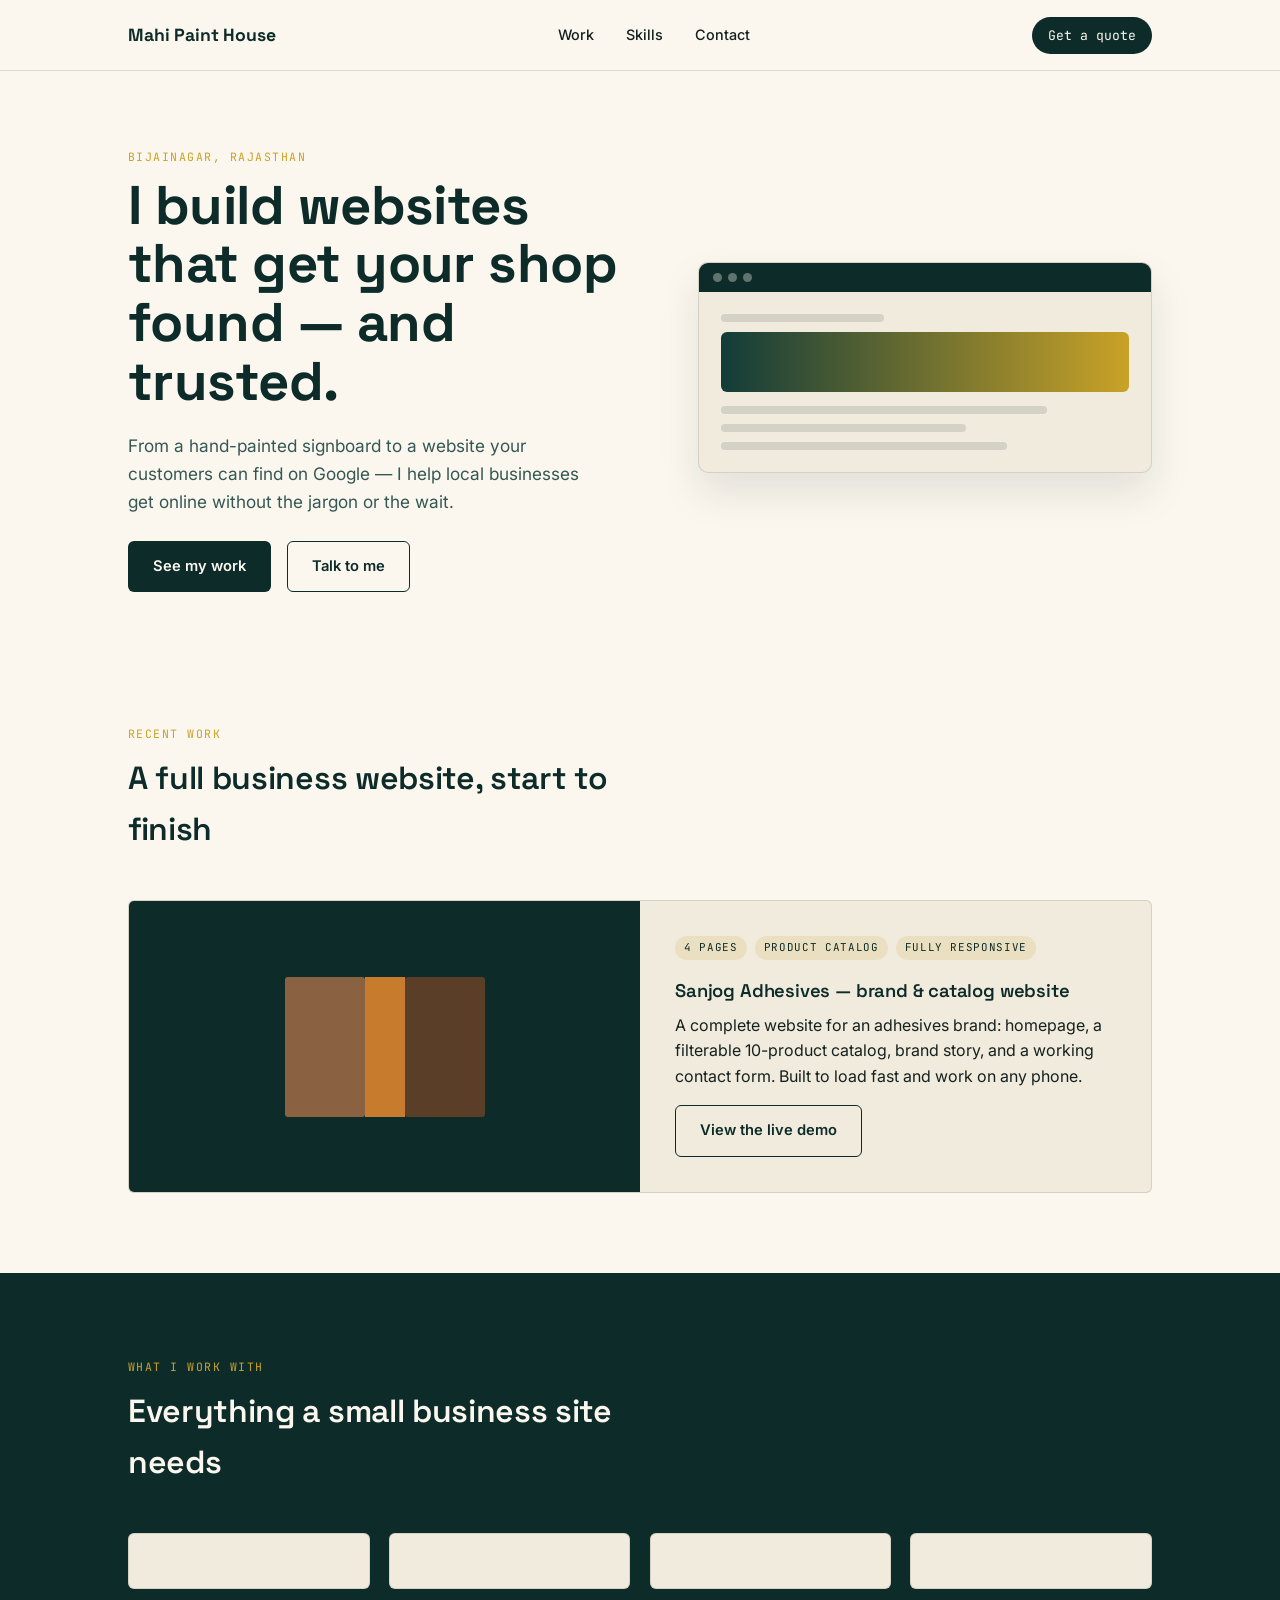
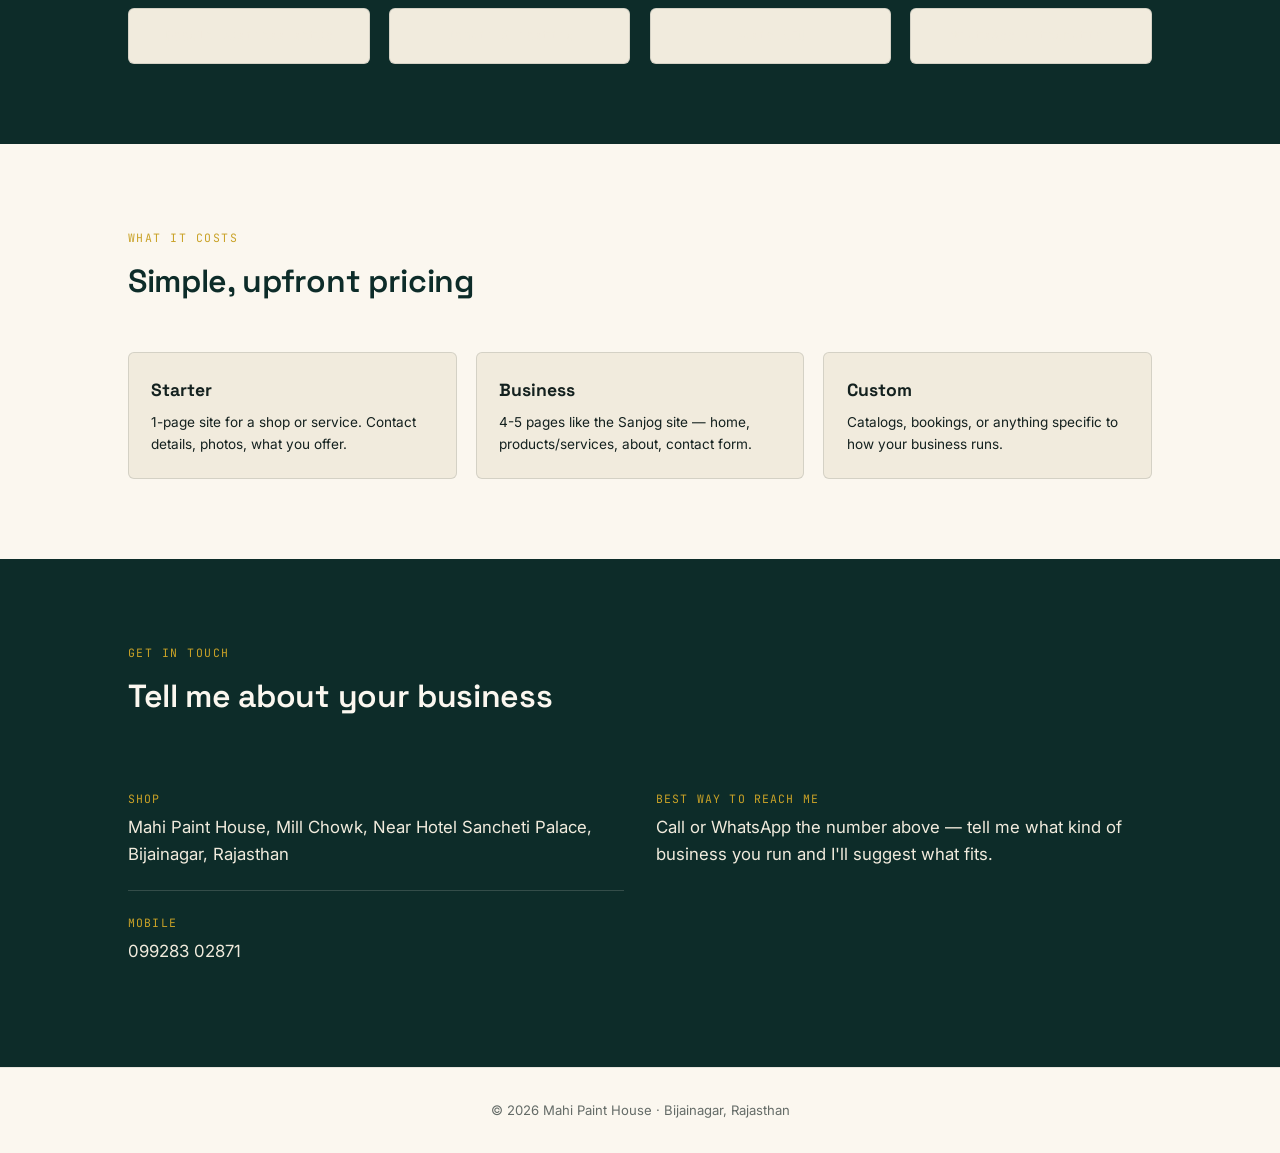
==== index.html @ 688cd6be "Add files via upload" ====
<!DOCTYPE html>
<html lang="en">
<head>
<meta charset="UTF-8">
<meta name="viewport" content="width=device-width, initial-scale=1.0">
<title>Mahi Paint House — Websites for Local Businesses</title>
<link rel="stylesheet" href="style.css">
</head>
<body>

<nav class="site-nav">
  <div class="container">
    <span class="brand">Mahi Paint House</span>
    <div class="nav-links">
      <a href="#work">Work</a>
      <a href="#skills">Skills</a>
      <a href="#contact">Contact</a>
    </div>
    <a href="#contact" class="nav-cta">Get a quote</a>
  </div>
</nav>

<header class="hero">
  <div class="container hero-inner">
    <div class="hero-copy">
      <span class="eyebrow">Bijainagar, Rajasthan</span>
      <h1>I build websites that get your shop found — and trusted.</h1>
      <p class="hero-sub">From a hand-painted signboard to a website your customers can find on Google — I help local businesses get online without the jargon or the wait.</p>
      <div class="hero-actions">
        <a href="#work" class="btn btn-primary">See my work</a>
        <a href="#contact" class="btn btn-ghost">Talk to me</a>
      </div>
    </div>
    <div class="hero-visual" aria-hidden="true">
      <div class="browser-mock">
        <div class="browser-bar"><span></span><span></span><span></span></div>
        <div class="browser-screen">
          <div class="sketch-line" style="width:40%;"></div>
          <div class="sketch-block build-fill"></div>
          <div class="sketch-line" style="width:80%;"></div>
          <div class="sketch-line" style="width:60%;"></div>
          <div class="sketch-line" style="width:70%; margin-bottom:0;"></div>
        </div>
      </div>
    </div>
  </div>
</header>

<section id="work" class="work">
  <div class="container">
    <div class="section-head">
      <span class="eyebrow">Recent work</span>
      <h2>A full business website, start to finish</h2>
    </div>
    <div class="work-card reveal">
      <div class="work-visual">
        <svg width="220" height="180" viewBox="0 0 220 180" xmlns="http://www.w3.org/2000/svg">
          <rect x="10" y="20" width="80" height="140" rx="3" fill="#8A6242"/>
          <rect x="130" y="20" width="80" height="140" rx="3" fill="#5A3E27"/>
          <rect x="90" y="20" width="40" height="140" fill="#C77B2C"/>
        </svg>
      </div>
      <div class="work-copy">
        <div class="work-tags">
          <span class="work-tag">4 pages</span>
          <span class="work-tag">Product catalog</span>
          <span class="work-tag">Fully responsive</span>
        </div>
        <h3>Sanjog Adhesives — brand &amp; catalog website</h3>
        <p>A complete website for an adhesives brand: homepage, a filterable 10-product catalog, brand story, and a working contact form. Built to load fast and work on any phone.</p>
        <a href="../sanjog-adhesives-website/index.html" class="btn btn-ghost">View the live demo</a>
      </div>
    </div>
  </div>
</section>

<section id="skills" class="section-dark skills">
  <div class="container">
    <div class="section-head">
      <span class="eyebrow">What I work with</span>
      <h2>Everything a small business site needs</h2>
    </div>
    <div class="skills-grid">
      <div class="skill-pill">HTML / CSS / JS</div>
      <div class="skill-pill">Responsive design</div>
      <div class="skill-pill">Product catalogs</div>
      <div class="skill-pill">Contact forms</div>
      <div class="skill-pill">Google Business setup</div>
      <div class="skill-pill">Domain &amp; hosting</div>
      <div class="skill-pill">Basic SEO</div>
      <div class="skill-pill">WhatsApp integration</div>
    </div>
  </div>
</section>

<section class="offer">
  <div class="container">
    <div class="section-head">
      <span class="eyebrow">What it costs</span>
      <h2>Simple, upfront pricing</h2>
    </div>
    <div class="skills-grid" style="grid-template-columns: repeat(3,1fr);">
      <div class="skill-pill" style="text-align:left; padding:1.4rem;">
        <strong style="font-family:var(--display); font-size:1.1rem;">Starter</strong>
        <p style="margin:0.6em 0 0; font-family:var(--body);">1-page site for a shop or service. Contact details, photos, what you offer.</p>
      </div>
      <div class="skill-pill" style="text-align:left; padding:1.4rem;">
        <strong style="font-family:var(--display); font-size:1.1rem;">Business</strong>
        <p style="margin:0.6em 0 0; font-family:var(--body);">4-5 pages like the Sanjog site — home, products/services, about, contact form.</p>
      </div>
      <div class="skill-pill" style="text-align:left; padding:1.4rem;">
        <strong style="font-family:var(--display); font-size:1.1rem;">Custom</strong>
        <p style="margin:0.6em 0 0; font-family:var(--body);">Catalogs, bookings, or anything specific to how your business runs.</p>
      </div>
    </div>
  </div>
</section>

<section id="contact" class="section-dark contact">
  <div class="container">
    <div class="section-head">
      <span class="eyebrow">Get in touch</span>
      <h2>Tell me about your business</h2>
    </div>
    <div class="contact-grid">
      <div>
        <div class="contact-item">
          <span class="label">Shop</span>
          <span class="value">Mahi Paint House, Mill Chowk, Near Hotel Sancheti Palace, Bijainagar, Rajasthan</span>
        </div>
        <div class="contact-item">
          <span class="label">Mobile</span>
          <span class="value">099283 02871</span>
        </div>
      </div>
      <div>
        <div class="contact-item">
          <span class="label">Best way to reach me</span>
          <span class="value">Call or WhatsApp the number above — tell me what kind of business you run and I'll suggest what fits.</span>
        </div>
      </div>
    </div>
  </div>
</section>

<footer class="site-footer">
  <div class="container">© 2026 Mahi Paint House · Bijainagar, Rajasthan</div>
</footer>

<script src="script.js"></script>
</body>
</html>
---- style.css ----
@import url('https://fonts.googleapis.com/css2?family=Space+Grotesk:wght@500;600;700&family=Inter:wght@400;500;600&family=JetBrains+Mono:wght@400;500&display=swap');

:root {
  --ink: #14211F;
  --cream: #FBF7EF;
  --panel: #F1EBDD;
  --teal: #123C39;
  --teal-dim: #0D2C29;
  --gold: #C9A227;
  --line: rgba(20, 33, 31, 0.13);

  --display: 'Space Grotesk', sans-serif;
  --body: 'Inter', sans-serif;
  --mono: 'JetBrains Mono', monospace;
  --radius: 6px;
  --max-w: 1080px;
}

* { box-sizing: border-box; }
html { scroll-behavior: smooth; }
@media (prefers-reduced-motion: reduce) {
  html { scroll-behavior: auto; }
  * { animation-duration: 0.001ms !important; transition-duration: 0.001ms !important; }
}

body {
  margin: 0;
  background: var(--cream);
  color: var(--ink);
  font-family: var(--body);
  line-height: 1.6;
  -webkit-font-smoothing: antialiased;
}

a { color: inherit; text-decoration: none; }
img, svg { display: block; max-width: 100%; }

h1, h2, h3 {
  font-family: var(--display);
  color: var(--teal-dim);
  margin: 0 0 0.4em;
  letter-spacing: -0.01em;
}
h1 { font-size: clamp(2.2rem, 5vw, 3.4rem); font-weight: 700; line-height: 1.08; }
h2 { font-size: clamp(1.5rem, 3vw, 2rem); font-weight: 600; }
h3 { font-size: 1.15rem; font-weight: 600; }
p { margin: 0 0 1em; }

.eyebrow {
  font-family: var(--mono);
  font-size: 0.72rem;
  letter-spacing: 0.13em;
  text-transform: uppercase;
  color: var(--gold);
  display: inline-block;
  margin-bottom: 0.8em;
}

.container { max-width: var(--max-w); margin: 0 auto; padding: 0 28px; }
section { padding: 5rem 0; }

/* Nav */
.site-nav {
  position: sticky; top: 0; z-index: 50;
  background: rgba(251, 247, 239, 0.9);
  backdrop-filter: blur(6px);
  border-bottom: 1px solid var(--line);
}
.site-nav .container { display: flex; align-items: center; justify-content: space-between; height: 70px; }
.brand { font-family: var(--display); font-weight: 700; font-size: 1.1rem; color: var(--teal-dim); }
.nav-links { display: flex; gap: 2rem; font-size: 0.9rem; font-weight: 500; }
.nav-links a:hover { color: var(--teal); }
.nav-cta { font-family: var(--mono); font-size: 0.82rem; padding: 8px 16px; border-radius: 100px; background: var(--teal-dim); color: var(--cream); }
.nav-cta:hover { background: var(--gold); color: var(--teal-dim); }

/* Hero */
.hero { padding: 4.5rem 0 3rem; }
.hero-inner { display: grid; grid-template-columns: 1.15fr 1fr; gap: 3rem; align-items: center; }
.hero-sub { font-size: 1.08rem; max-width: 460px; color: var(--teal); opacity: 0.85; }
.hero-actions { display: flex; gap: 1rem; margin-top: 1.6rem; flex-wrap: wrap; }
@media (max-width: 900px) { .hero-inner { grid-template-columns: 1fr; } }

.btn {
  display: inline-flex; align-items: center; gap: 8px;
  font-family: var(--body); font-weight: 600; font-size: 0.92rem;
  padding: 13px 24px; border-radius: var(--radius); border: 1px solid transparent;
  cursor: pointer; transition: transform 0.15s ease, background 0.15s ease;
}
.btn:hover { transform: translateY(-1px); }
.btn-primary { background: var(--teal-dim); color: var(--cream); }
.btn-primary:hover { background: var(--gold); color: var(--teal-dim); }
.btn-ghost { background: transparent; border-color: var(--teal-dim); color: var(--teal-dim); }
.btn-ghost:hover { background: var(--teal-dim); color: var(--cream); }

/* Browser mockup signature */
.browser-mock {
  background: var(--panel);
  border: 1px solid var(--line);
  border-radius: 10px;
  overflow: hidden;
  box-shadow: 0 20px 40px rgba(20,33,31,0.1);
}
.browser-bar { display: flex; gap: 6px; padding: 10px 14px; background: var(--teal-dim); }
.browser-bar span { width: 9px; height: 9px; border-radius: 50%; background: rgba(251,247,239,0.35); }
.browser-screen { padding: 22px; }
.sketch-line { height: 8px; border-radius: 4px; background: var(--line); margin-bottom: 10px; }
.sketch-block { height: 60px; border-radius: 6px; background: var(--line); margin-bottom: 14px; }
.build-fill { animation: fillIn 1.8s ease forwards; }
@keyframes fillIn {
  0% { background: var(--line); }
  100% { background: linear-gradient(90deg, var(--teal) 0%, var(--gold) 100%); }
}

.section-head { max-width: 560px; margin-bottom: 2.8rem; }

/* Work section */
.work-card {
  background: var(--panel);
  border: 1px solid var(--line);
  border-radius: var(--radius);
  padding: 0;
  overflow: hidden;
  display: grid;
  grid-template-columns: 1fr 1fr;
}
.work-card .work-visual { background: var(--teal-dim); padding: 2.5rem; display: flex; align-items: center; justify-content: center; }
.work-card .work-copy { padding: 2.2rem; }
.work-tags { display: flex; gap: 0.5rem; margin-bottom: 1rem; flex-wrap: wrap; }
.work-tag { font-family: var(--mono); font-size: 0.68rem; text-transform: uppercase; letter-spacing: 0.06em; padding: 3px 9px; border-radius: 100px; background: rgba(201,162,39,0.16); color: var(--teal-dim); }
@media (max-width: 780px) { .work-card { grid-template-columns: 1fr; } }

/* Skills */
.skills-grid { display: grid; grid-template-columns: repeat(4, 1fr); gap: 1.2rem; }
.skill-pill { background: var(--panel); border: 1px solid var(--line); border-radius: var(--radius); padding: 1rem 1.2rem; text-align: center; font-family: var(--mono); font-size: 0.85rem; }
@media (max-width: 780px) { .skills-grid { grid-template-columns: repeat(2, 1fr); } }

/* Section variants */
.section-dark { background: var(--teal-dim); color: var(--panel); }
.section-dark h2 { color: var(--cream); }
.section-dark .eyebrow { color: var(--gold); }

/* Contact */
.contact-grid { display: grid; grid-template-columns: 1fr 1fr; gap: 2rem; }
.contact-item { padding: 1.4rem 0; border-top: 1px solid rgba(251,247,239,0.16); }
.contact-item:first-child { border-top: none; }
.contact-item .label { font-family: var(--mono); font-size: 0.72rem; text-transform: uppercase; letter-spacing: 0.1em; color: var(--gold); display: block; margin-bottom: 6px; }
.contact-item .value { font-size: 1.05rem; }
@media (max-width: 780px) { .contact-grid { grid-template-columns: 1fr; } }

/* Footer */
.site-footer { padding: 2rem 0; border-top: 1px solid var(--line); font-size: 0.82rem; opacity: 0.65; text-align: center; }

.reveal { opacity: 0; transform: translateY(14px); transition: opacity 0.5s ease, transform 0.5s ease; }
.reveal.in-view { opacity: 1; transform: translateY(0); }
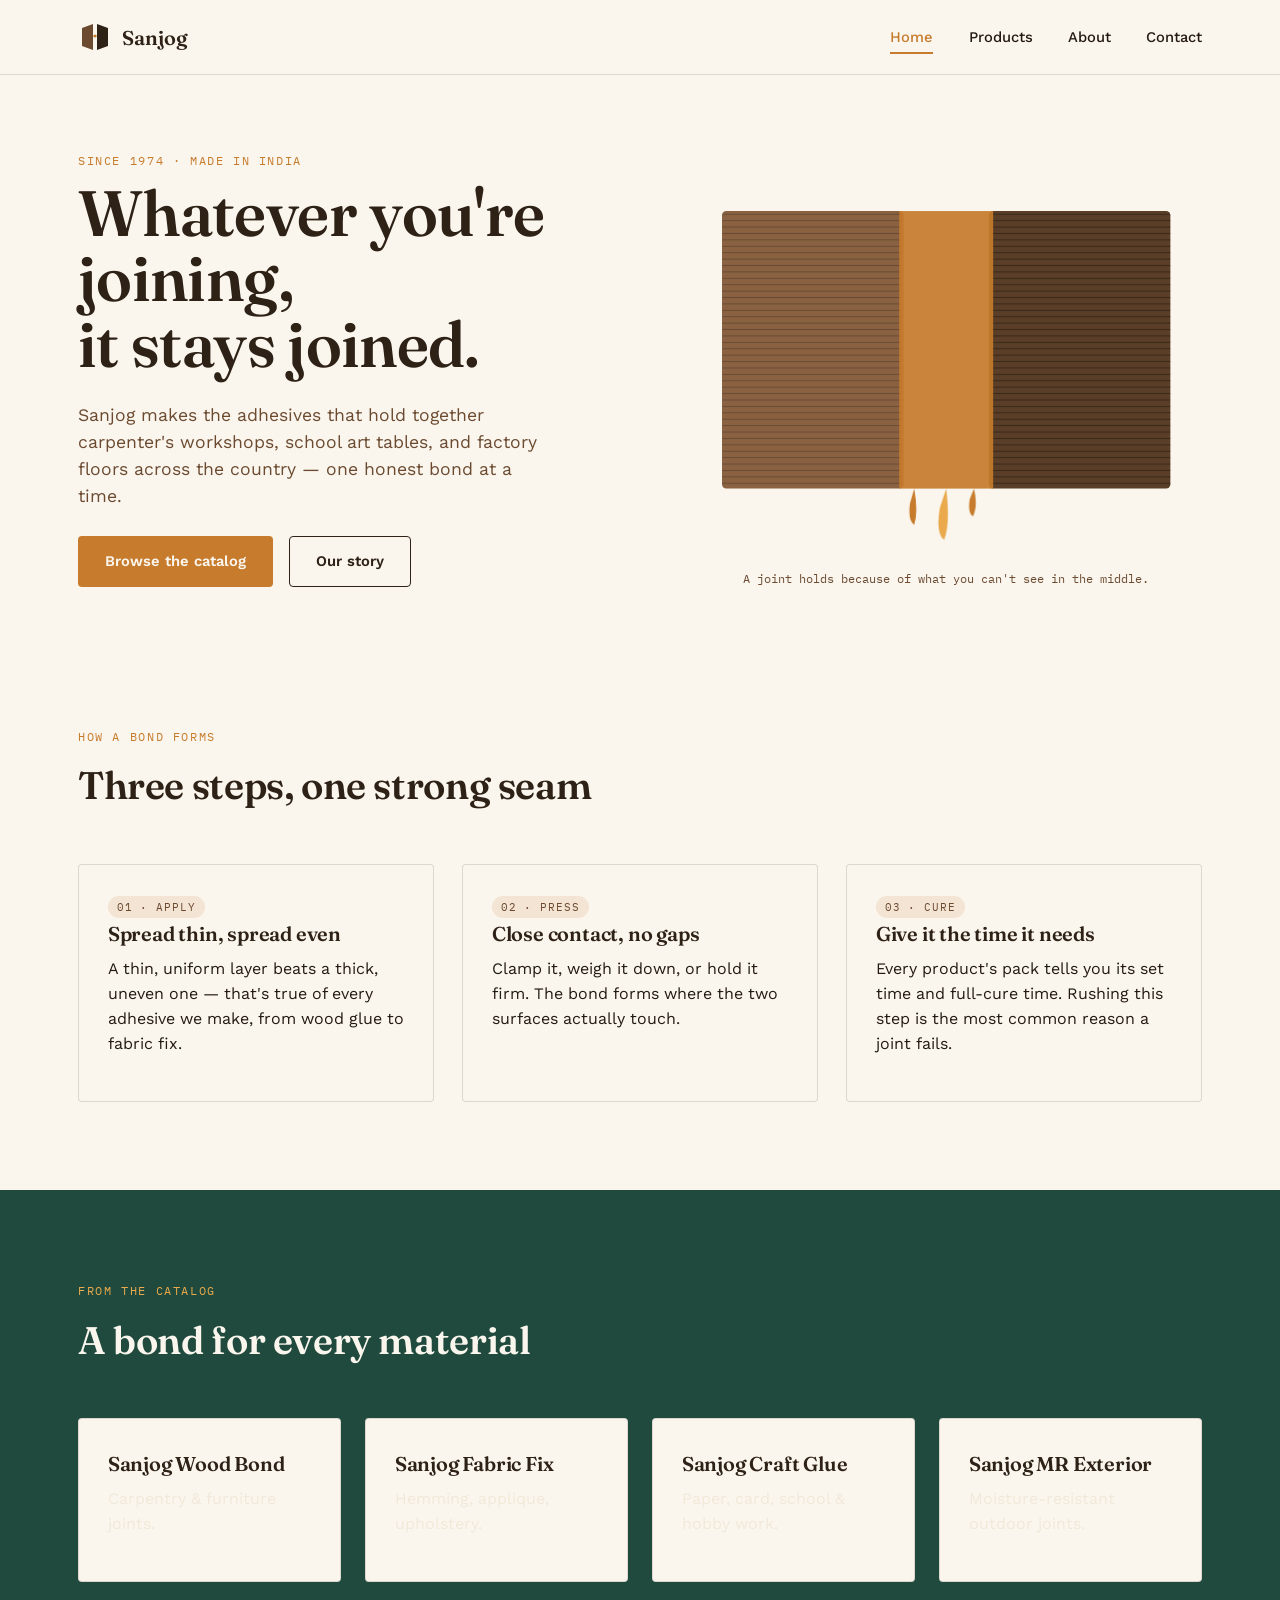
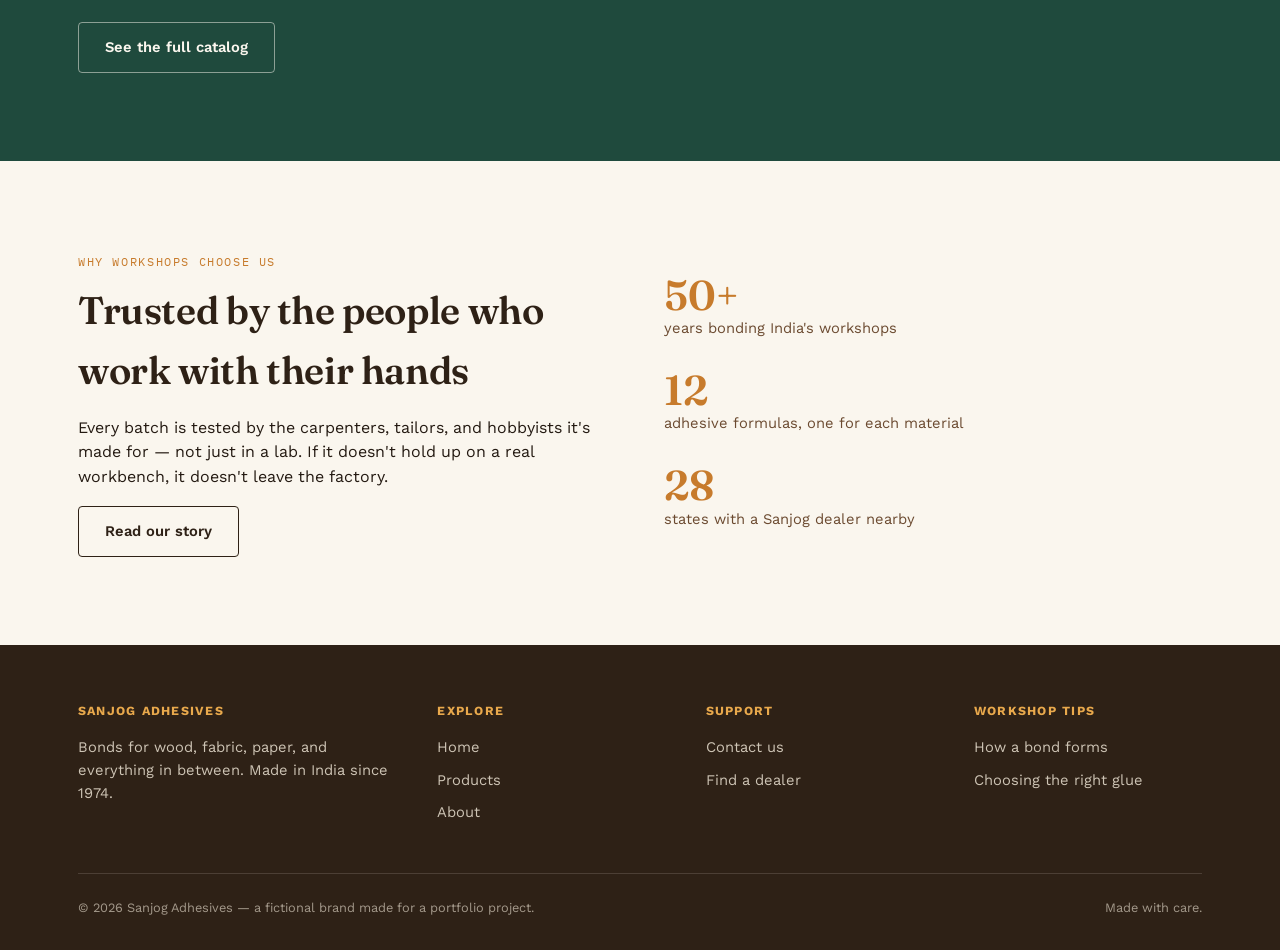
==== commit c871072e: "Add files via upload" ====
--- a/index.html
+++ b/index.html
@@ -3,149 +3,198 @@
 <head>
 <meta charset="UTF-8">
 <meta name="viewport" content="width=device-width, initial-scale=1.0">
-<title>Mahi Paint House — Websites for Local Businesses</title>
+<title>Sanjog Adhesives — Bonds Built to Last</title>
 <link rel="stylesheet" href="style.css">
 </head>
 <body>
 
 <nav class="site-nav">
   <div class="container">
-    <span class="brand">Mahi Paint House</span>
+    <a href="index.html" class="brand">
+      <svg class="mark" viewBox="0 0 34 34" fill="none" xmlns="http://www.w3.org/2000/svg">
+        <path d="M4 8 L15 4 L15 30 L4 26 Z" fill="#6B4A30"/>
+        <path d="M30 8 L19 4 L19 30 L30 26 Z" fill="#2E2116"/>
+        <path d="M15 16 Q17 13 19 16 Q17 19 15 16 Z" fill="#C77B2C"/>
+      </svg>
+      Sanjog
+    </a>
     <div class="nav-links">
-      <a href="#work">Work</a>
-      <a href="#skills">Skills</a>
-      <a href="#contact">Contact</a>
-    </div>
-    <a href="#contact" class="nav-cta">Get a quote</a>
+      <a href="index.html" class="active">Home</a>
+      <a href="products.html">Products</a>
+      <a href="about.html">About</a>
+      <a href="contact.html">Contact</a>
+    </div>
+    <button class="nav-toggle" aria-label="Menu"><span></span><span></span><span></span></button>
   </div>
 </nav>
 
+<!-- HERO -->
 <header class="hero">
   <div class="container hero-inner">
     <div class="hero-copy">
-      <span class="eyebrow">Bijainagar, Rajasthan</span>
-      <h1>I build websites that get your shop found — and trusted.</h1>
-      <p class="hero-sub">From a hand-painted signboard to a website your customers can find on Google — I help local businesses get online without the jargon or the wait.</p>
+      <span class="eyebrow">Since 1974 · Made in India</span>
+      <h1>Whatever you're joining,<br>it stays joined.</h1>
+      <p class="hero-sub">Sanjog makes the adhesives that hold together carpenter's workshops, school art tables, and factory floors across the country — one honest bond at a time.</p>
       <div class="hero-actions">
-        <a href="#work" class="btn btn-primary">See my work</a>
-        <a href="#contact" class="btn btn-ghost">Talk to me</a>
+        <a href="products.html" class="btn btn-primary">Browse the catalog</a>
+        <a href="about.html" class="btn btn-ghost">Our story</a>
       </div>
     </div>
     <div class="hero-visual" aria-hidden="true">
-      <div class="browser-mock">
-        <div class="browser-bar"><span></span><span></span><span></span></div>
-        <div class="browser-screen">
-          <div class="sketch-line" style="width:40%;"></div>
-          <div class="sketch-block build-fill"></div>
-          <div class="sketch-line" style="width:80%;"></div>
-          <div class="sketch-line" style="width:60%;"></div>
-          <div class="sketch-line" style="width:70%; margin-bottom:0;"></div>
-        </div>
-      </div>
+      <svg viewBox="0 0 480 380" xmlns="http://www.w3.org/2000/svg">
+        <rect x="30" y="60" width="170" height="260" rx="4" fill="#8A6242"/>
+        <rect x="30" y="60" width="170" height="260" rx="4" fill="url(#grain1)" opacity="0.35"/>
+        <rect x="280" y="60" width="170" height="260" rx="4" fill="#5A3E27"/>
+        <rect x="280" y="60" width="170" height="260" rx="4" fill="url(#grain2)" opacity="0.35"/>
+        <g class="bond-seam">
+          <rect x="196" y="60" width="88" height="260" fill="#C77B2C" opacity="0.92"/>
+          <path class="drip drip-1" d="M210 320 q4 22 0 34 q-6 -4 -4 -20 z" fill="#C77B2C"/>
+          <path class="drip drip-2" d="M240 320 q4 34 -2 48 q-8 -6 -4 -30 z" fill="#E9A94C"/>
+          <path class="drip drip-3" d="M266 320 q4 16 -1 26 q-5 -3 -3 -16 z" fill="#C77B2C"/>
+        </g>
+        <defs>
+          <pattern id="grain1" width="20" height="6" patternUnits="userSpaceOnUse">
+            <path d="M0 3 H20" stroke="#2E2116" stroke-width="1"/>
+          </pattern>
+          <pattern id="grain2" width="20" height="6" patternUnits="userSpaceOnUse">
+            <path d="M0 3 H20" stroke="#000" stroke-width="1"/>
+          </pattern>
+        </defs>
+      </svg>
+      <span class="visual-caption">A joint holds because of what you can't see in the middle.</span>
     </div>
   </div>
 </header>
 
-<section id="work" class="work">
+<!-- PROCESS -->
+<section class="process">
   <div class="container">
     <div class="section-head">
-      <span class="eyebrow">Recent work</span>
-      <h2>A full business website, start to finish</h2>
-    </div>
-    <div class="work-card reveal">
-      <div class="work-visual">
-        <svg width="220" height="180" viewBox="0 0 220 180" xmlns="http://www.w3.org/2000/svg">
-          <rect x="10" y="20" width="80" height="140" rx="3" fill="#8A6242"/>
-          <rect x="130" y="20" width="80" height="140" rx="3" fill="#5A3E27"/>
-          <rect x="90" y="20" width="40" height="140" fill="#C77B2C"/>
-        </svg>
-      </div>
-      <div class="work-copy">
-        <div class="work-tags">
-          <span class="work-tag">4 pages</span>
-          <span class="work-tag">Product catalog</span>
-          <span class="work-tag">Fully responsive</span>
-        </div>
-        <h3>Sanjog Adhesives — brand &amp; catalog website</h3>
-        <p>A complete website for an adhesives brand: homepage, a filterable 10-product catalog, brand story, and a working contact form. Built to load fast and work on any phone.</p>
-        <a href="../sanjog-adhesives-website/index.html" class="btn btn-ghost">View the live demo</a>
+      <span class="eyebrow">How a bond forms</span>
+      <h2>Three steps, one strong seam</h2>
+    </div>
+    <div class="grid-3">
+      <div class="card reveal">
+        <span class="tag">01 · Apply</span>
+        <h3>Spread thin, spread even</h3>
+        <p>A thin, uniform layer beats a thick, uneven one — that's true of every adhesive we make, from wood glue to fabric fix.</p>
+      </div>
+      <div class="card reveal">
+        <span class="tag">02 · Press</span>
+        <h3>Close contact, no gaps</h3>
+        <p>Clamp it, weigh it down, or hold it firm. The bond forms where the two surfaces actually touch.</p>
+      </div>
+      <div class="card reveal">
+        <span class="tag">03 · Cure</span>
+        <h3>Give it the time it needs</h3>
+        <p>Every product's pack tells you its set time and full-cure time. Rushing this step is the most common reason a joint fails.</p>
       </div>
     </div>
   </div>
 </section>
 
-<section id="skills" class="section-dark skills">
+<!-- FEATURED PRODUCTS -->
+<section class="section-forest featured">
   <div class="container">
     <div class="section-head">
-      <span class="eyebrow">What I work with</span>
-      <h2>Everything a small business site needs</h2>
-    </div>
-    <div class="skills-grid">
-      <div class="skill-pill">HTML / CSS / JS</div>
-      <div class="skill-pill">Responsive design</div>
-      <div class="skill-pill">Product catalogs</div>
-      <div class="skill-pill">Contact forms</div>
-      <div class="skill-pill">Google Business setup</div>
-      <div class="skill-pill">Domain &amp; hosting</div>
-      <div class="skill-pill">Basic SEO</div>
-      <div class="skill-pill">WhatsApp integration</div>
+      <span class="eyebrow" style="color:#E9A94C">From the catalog</span>
+      <h2>A bond for every material</h2>
+    </div>
+    <div class="grid-4">
+      <div class="card reveal">
+        <h3>Sanjog Wood Bond</h3>
+        <p>Carpentry &amp; furniture joints.</p>
+      </div>
+      <div class="card reveal">
+        <h3>Sanjog Fabric Fix</h3>
+        <p>Hemming, applique, upholstery.</p>
+      </div>
+      <div class="card reveal">
+        <h3>Sanjog Craft Glue</h3>
+        <p>Paper, card, school &amp; hobby work.</p>
+      </div>
+      <div class="card reveal">
+        <h3>Sanjog MR Exterior</h3>
+        <p>Moisture-resistant outdoor joints.</p>
+      </div>
+    </div>
+    <div style="margin-top:2.5rem;">
+      <a href="products.html" class="btn btn-outline-light">See the full catalog</a>
     </div>
   </div>
 </section>
 
-<section class="offer">
-  <div class="container">
-    <div class="section-head">
-      <span class="eyebrow">What it costs</span>
-      <h2>Simple, upfront pricing</h2>
-    </div>
-    <div class="skills-grid" style="grid-template-columns: repeat(3,1fr);">
-      <div class="skill-pill" style="text-align:left; padding:1.4rem;">
-        <strong style="font-family:var(--display); font-size:1.1rem;">Starter</strong>
-        <p style="margin:0.6em 0 0; font-family:var(--body);">1-page site for a shop or service. Contact details, photos, what you offer.</p>
-      </div>
-      <div class="skill-pill" style="text-align:left; padding:1.4rem;">
-        <strong style="font-family:var(--display); font-size:1.1rem;">Business</strong>
-        <p style="margin:0.6em 0 0; font-family:var(--body);">4-5 pages like the Sanjog site — home, products/services, about, contact form.</p>
-      </div>
-      <div class="skill-pill" style="text-align:left; padding:1.4rem;">
-        <strong style="font-family:var(--display); font-size:1.1rem;">Custom</strong>
-        <p style="margin:0.6em 0 0; font-family:var(--body);">Catalogs, bookings, or anything specific to how your business runs.</p>
-      </div>
+<!-- WHY -->
+<section class="why">
+  <div class="container grid-2">
+    <div>
+      <span class="eyebrow">Why workshops choose us</span>
+      <h2>Trusted by the people who work with their hands</h2>
+      <p>Every batch is tested by the carpenters, tailors, and hobbyists it's made for — not just in a lab. If it doesn't hold up on a real workbench, it doesn't leave the factory.</p>
+      <a href="about.html" class="btn btn-ghost">Read our story</a>
+    </div>
+    <div class="stat-block">
+      <div class="stat"><span class="stat-num">50+</span><span class="stat-label">years bonding India's workshops</span></div>
+      <div class="stat"><span class="stat-num">12</span><span class="stat-label">adhesive formulas, one for each material</span></div>
+      <div class="stat"><span class="stat-num">28</span><span class="stat-label">states with a Sanjog dealer nearby</span></div>
     </div>
   </div>
 </section>
 
-<section id="contact" class="section-dark contact">
-  <div class="container">
-    <div class="section-head">
-      <span class="eyebrow">Get in touch</span>
-      <h2>Tell me about your business</h2>
-    </div>
-    <div class="contact-grid">
-      <div>
-        <div class="contact-item">
-          <span class="label">Shop</span>
-          <span class="value">Mahi Paint House, Mill Chowk, Near Hotel Sancheti Palace, Bijainagar, Rajasthan</span>
-        </div>
-        <div class="contact-item">
-          <span class="label">Mobile</span>
-          <span class="value">099283 02871</span>
-        </div>
-      </div>
-      <div>
-        <div class="contact-item">
-          <span class="label">Best way to reach me</span>
-          <span class="value">Call or WhatsApp the number above — tell me what kind of business you run and I'll suggest what fits.</span>
-        </div>
-      </div>
-    </div>
-  </div>
-</section>
-
 <footer class="site-footer">
-  <div class="container">© 2026 Mahi Paint House · Bijainagar, Rajasthan</div>
+  <div class="container">
+    <div class="footer-grid">
+      <div>
+        <h4>Sanjog Adhesives</h4>
+        <p>Bonds for wood, fabric, paper, and everything in between. Made in India since 1974.</p>
+      </div>
+      <div>
+        <h4>Explore</h4>
+        <a href="index.html">Home</a>
+        <a href="products.html">Products</a>
+        <a href="about.html">About</a>
+      </div>
+      <div>
+        <h4>Support</h4>
+        <a href="contact.html">Contact us</a>
+        <a href="contact.html">Find a dealer</a>
+      </div>
+      <div>
+        <h4>Workshop tips</h4>
+        <a href="index.html">How a bond forms</a>
+        <a href="products.html">Choosing the right glue</a>
+      </div>
+    </div>
+    <div class="footer-bottom">
+      <span>© 2026 Sanjog Adhesives — a fictional brand made for a portfolio project.</span>
+      <span>Made with care.</span>
+    </div>
+  </div>
 </footer>
+
+<style>
+.hero { padding: 4.5rem 0 3rem; overflow: hidden; }
+.hero-inner { display: grid; grid-template-columns: 1.1fr 1fr; gap: 3rem; align-items: center; }
+.hero-sub { font-size: 1.1rem; max-width: 480px; color: var(--wood-mid); }
+.hero-actions { display: flex; gap: 1rem; margin-top: 1.6rem; flex-wrap: wrap; }
+.hero-visual { position: relative; }
+.visual-caption { display:block; margin-top: 1rem; font-family: var(--mono); font-size: 0.78rem; color: var(--wood-mid); text-align:center; }
+.bond-seam .drip { transform-origin: top center; animation: drip-grow 2.4s ease-out 0.6s both; }
+.drip-2 { animation-delay: 0.85s; }
+.drip-3 { animation-delay: 1.1s; }
+@keyframes drip-grow {
+  from { transform: scaleY(0); opacity: 0; }
+  to { transform: scaleY(1); opacity: 1; }
+}
+.stat-block { display: flex; flex-direction: column; gap: 1.8rem; }
+.stat-num { display: block; font-family: var(--display); font-size: 2.6rem; color: var(--amber); font-weight: 600; line-height: 1; }
+.stat-label { font-size: 0.92rem; color: var(--wood-mid); }
+.reveal { opacity: 0; transform: translateY(14px); transition: opacity 0.5s ease, transform 0.5s ease; }
+.reveal.in-view { opacity: 1; transform: translateY(0); }
+@media (max-width: 900px) {
+  .hero-inner { grid-template-columns: 1fr; }
+}
+</style>
 
 <script src="script.js"></script>
 </body>
--- a/style.css
+++ b/style.css
@@ -1,154 +1,304 @@
-@import url('https://fonts.googleapis.com/css2?family=Space+Grotesk:wght@500;600;700&family=Inter:wght@400;500;600&family=JetBrains+Mono:wght@400;500&display=swap');
+/* ============================================
+   SANJOG ADHESIVES — Design Tokens
+   Palette drawn from the material itself: raw
+   timber, amber resin, and the deep green of a
+   workshop signboard.
+   ============================================ */
+
+@import url('https://fonts.googleapis.com/css2?family=Fraunces:opsz,wght@9..144,400;9..144,500;9..144,600;9..144,700&family=Work+Sans:wght@400;500;600&family=IBM+Plex+Mono:wght@400;500&display=swap');
 
 :root {
-  --ink: #14211F;
-  --cream: #FBF7EF;
-  --panel: #F1EBDD;
-  --teal: #123C39;
-  --teal-dim: #0D2C29;
-  --gold: #C9A227;
-  --line: rgba(20, 33, 31, 0.13);
-
-  --display: 'Space Grotesk', sans-serif;
-  --body: 'Inter', sans-serif;
-  --mono: 'JetBrains Mono', monospace;
-  --radius: 6px;
-  --max-w: 1080px;
+  --paper: #FAF6EE;
+  --paper-dim: #F1E8D8;
+  --wood-dark: #2E2116;
+  --wood-mid: #6B4A30;
+  --amber: #C77B2C;
+  --amber-glow: #E9A94C;
+  --forest: #1F4A3D;
+  --forest-dim: #16352B;
+  --ink: #241A12;
+  --line: rgba(46, 33, 22, 0.14);
+
+  --display: 'Fraunces', serif;
+  --body: 'Work Sans', sans-serif;
+  --mono: 'IBM Plex Mono', monospace;
+
+  --radius: 4px;
+  --max-w: 1180px;
 }
 
 * { box-sizing: border-box; }
+
 html { scroll-behavior: smooth; }
+
+body {
+  margin: 0;
+  background: var(--paper);
+  color: var(--ink);
+  font-family: var(--body);
+  font-size: 16px;
+  line-height: 1.55;
+  -webkit-font-smoothing: antialiased;
+}
+
 @media (prefers-reduced-motion: reduce) {
   html { scroll-behavior: auto; }
   * { animation-duration: 0.001ms !important; transition-duration: 0.001ms !important; }
 }
 
-body {
-  margin: 0;
-  background: var(--cream);
-  color: var(--ink);
-  font-family: var(--body);
-  line-height: 1.6;
-  -webkit-font-smoothing: antialiased;
-}
-
 a { color: inherit; text-decoration: none; }
+
 img, svg { display: block; max-width: 100%; }
 
-h1, h2, h3 {
+h1, h2, h3, h4 {
   font-family: var(--display);
-  color: var(--teal-dim);
+  color: var(--wood-dark);
   margin: 0 0 0.4em;
   letter-spacing: -0.01em;
 }
-h1 { font-size: clamp(2.2rem, 5vw, 3.4rem); font-weight: 700; line-height: 1.08; }
-h2 { font-size: clamp(1.5rem, 3vw, 2rem); font-weight: 600; }
-h3 { font-size: 1.15rem; font-weight: 600; }
+
+h1 { font-size: clamp(2.4rem, 5vw, 4.2rem); font-weight: 600; line-height: 1.02; }
+h2 { font-size: clamp(1.7rem, 3vw, 2.4rem); font-weight: 600; }
+h3 { font-size: 1.25rem; font-weight: 600; }
+
 p { margin: 0 0 1em; }
 
 .eyebrow {
   font-family: var(--mono);
   font-size: 0.72rem;
-  letter-spacing: 0.13em;
+  letter-spacing: 0.14em;
   text-transform: uppercase;
-  color: var(--gold);
+  color: var(--amber);
   display: inline-block;
-  margin-bottom: 0.8em;
-}
-
-.container { max-width: var(--max-w); margin: 0 auto; padding: 0 28px; }
-section { padding: 5rem 0; }
-
-/* Nav */
+  margin-bottom: 0.9em;
+}
+
+.container {
+  max-width: var(--max-w);
+  margin: 0 auto;
+  padding: 0 28px;
+}
+
+/* ---------- Nav ---------- */
+
 .site-nav {
-  position: sticky; top: 0; z-index: 50;
-  background: rgba(251, 247, 239, 0.9);
+  position: sticky;
+  top: 0;
+  z-index: 50;
+  background: rgba(250, 246, 238, 0.92);
   backdrop-filter: blur(6px);
   border-bottom: 1px solid var(--line);
 }
-.site-nav .container { display: flex; align-items: center; justify-content: space-between; height: 70px; }
-.brand { font-family: var(--display); font-weight: 700; font-size: 1.1rem; color: var(--teal-dim); }
-.nav-links { display: flex; gap: 2rem; font-size: 0.9rem; font-weight: 500; }
-.nav-links a:hover { color: var(--teal); }
-.nav-cta { font-family: var(--mono); font-size: 0.82rem; padding: 8px 16px; border-radius: 100px; background: var(--teal-dim); color: var(--cream); }
-.nav-cta:hover { background: var(--gold); color: var(--teal-dim); }
-
-/* Hero */
-.hero { padding: 4.5rem 0 3rem; }
-.hero-inner { display: grid; grid-template-columns: 1.15fr 1fr; gap: 3rem; align-items: center; }
-.hero-sub { font-size: 1.08rem; max-width: 460px; color: var(--teal); opacity: 0.85; }
-.hero-actions { display: flex; gap: 1rem; margin-top: 1.6rem; flex-wrap: wrap; }
-@media (max-width: 900px) { .hero-inner { grid-template-columns: 1fr; } }
+
+.site-nav .container {
+  display: flex;
+  align-items: center;
+  justify-content: space-between;
+  height: 74px;
+}
+
+.brand {
+  display: flex;
+  align-items: center;
+  gap: 10px;
+  font-family: var(--display);
+  font-weight: 600;
+  font-size: 1.25rem;
+  color: var(--wood-dark);
+}
+
+.brand .mark { width: 34px; height: 34px; }
+
+.nav-links {
+  display: flex;
+  gap: 2.2rem;
+  font-size: 0.92rem;
+  font-weight: 500;
+}
+
+.nav-links a {
+  position: relative;
+  padding: 4px 0;
+  color: var(--ink);
+}
+
+.nav-links a.active,
+.nav-links a:hover { color: var(--amber); }
+
+.nav-links a.active::after {
+  content: "";
+  position: absolute;
+  left: 0; right: 0; bottom: -2px;
+  height: 2px;
+  background: var(--amber);
+}
+
+.nav-toggle {
+  display: none;
+  background: none;
+  border: none;
+  cursor: pointer;
+  padding: 6px;
+}
+.nav-toggle span {
+  display: block;
+  width: 22px;
+  height: 2px;
+  background: var(--wood-dark);
+  margin: 5px 0;
+}
+
+@media (max-width: 780px) {
+  .nav-links {
+    position: absolute;
+    top: 74px;
+    left: 0; right: 0;
+    background: var(--paper);
+    flex-direction: column;
+    gap: 0;
+    border-bottom: 1px solid var(--line);
+    display: none;
+  }
+  .nav-links.open { display: flex; }
+  .nav-links a { padding: 14px 28px; border-top: 1px solid var(--line); }
+  .nav-toggle { display: block; }
+}
+
+/* ---------- Buttons ---------- */
 
 .btn {
-  display: inline-flex; align-items: center; gap: 8px;
-  font-family: var(--body); font-weight: 600; font-size: 0.92rem;
-  padding: 13px 24px; border-radius: var(--radius); border: 1px solid transparent;
-  cursor: pointer; transition: transform 0.15s ease, background 0.15s ease;
+  display: inline-flex;
+  align-items: center;
+  gap: 8px;
+  font-family: var(--body);
+  font-weight: 600;
+  font-size: 0.92rem;
+  padding: 13px 26px;
+  border-radius: var(--radius);
+  border: 1px solid transparent;
+  cursor: pointer;
+  transition: transform 0.15s ease, background 0.15s ease;
 }
 .btn:hover { transform: translateY(-1px); }
-.btn-primary { background: var(--teal-dim); color: var(--cream); }
-.btn-primary:hover { background: var(--gold); color: var(--teal-dim); }
-.btn-ghost { background: transparent; border-color: var(--teal-dim); color: var(--teal-dim); }
-.btn-ghost:hover { background: var(--teal-dim); color: var(--cream); }
-
-/* Browser mockup signature */
-.browser-mock {
-  background: var(--panel);
-  border: 1px solid var(--line);
-  border-radius: 10px;
-  overflow: hidden;
-  box-shadow: 0 20px 40px rgba(20,33,31,0.1);
-}
-.browser-bar { display: flex; gap: 6px; padding: 10px 14px; background: var(--teal-dim); }
-.browser-bar span { width: 9px; height: 9px; border-radius: 50%; background: rgba(251,247,239,0.35); }
-.browser-screen { padding: 22px; }
-.sketch-line { height: 8px; border-radius: 4px; background: var(--line); margin-bottom: 10px; }
-.sketch-block { height: 60px; border-radius: 6px; background: var(--line); margin-bottom: 14px; }
-.build-fill { animation: fillIn 1.8s ease forwards; }
-@keyframes fillIn {
-  0% { background: var(--line); }
-  100% { background: linear-gradient(90deg, var(--teal) 0%, var(--gold) 100%); }
-}
-
-.section-head { max-width: 560px; margin-bottom: 2.8rem; }
-
-/* Work section */
-.work-card {
-  background: var(--panel);
+
+.btn-primary { background: var(--amber); color: var(--paper); }
+.btn-primary:hover { background: var(--wood-dark); }
+
+.btn-ghost {
+  background: transparent;
+  border-color: var(--wood-dark);
+  color: var(--wood-dark);
+}
+.btn-ghost:hover { background: var(--wood-dark); color: var(--paper); }
+
+.btn-outline-light {
+  background: transparent;
+  border-color: rgba(250,246,238,0.5);
+  color: var(--paper);
+}
+.btn-outline-light:hover { background: var(--paper); color: var(--wood-dark); }
+
+/* ---------- Sections ---------- */
+
+section { padding: 5.5rem 0; }
+
+.section-head {
+  max-width: 640px;
+  margin-bottom: 3rem;
+}
+
+.section-dark {
+  background: var(--wood-dark);
+  color: var(--paper-dim);
+}
+.section-dark h2, .section-dark h3 { color: var(--paper); }
+
+.section-forest {
+  background: var(--forest);
+  color: var(--paper-dim);
+}
+.section-forest h2 { color: var(--paper); }
+
+/* ---------- Footer ---------- */
+
+.site-footer {
+  background: var(--wood-dark);
+  color: var(--paper-dim);
+  padding: 3.5rem 0 2rem;
+}
+
+.footer-grid {
+  display: grid;
+  grid-template-columns: 1.4fr 1fr 1fr 1fr;
+  gap: 2.5rem;
+  padding-bottom: 2.5rem;
+  border-bottom: 1px solid rgba(250,246,238,0.14);
+}
+
+.footer-grid h4 {
+  color: var(--amber-glow);
+  font-family: var(--body);
+  font-size: 0.78rem;
+  letter-spacing: 0.1em;
+  text-transform: uppercase;
+  margin-bottom: 1rem;
+}
+
+.footer-grid a, .footer-grid p {
+  display: block;
+  color: var(--paper-dim);
+  opacity: 0.82;
+  font-size: 0.92rem;
+  margin-bottom: 0.6rem;
+}
+.footer-grid a:hover { opacity: 1; color: var(--amber-glow); }
+
+.footer-bottom {
+  display: flex;
+  justify-content: space-between;
+  align-items: center;
+  padding-top: 1.5rem;
+  font-size: 0.8rem;
+  opacity: 0.6;
+  flex-wrap: wrap;
+  gap: 8px;
+}
+
+@media (max-width: 780px) {
+  .footer-grid { grid-template-columns: 1fr 1fr; }
+}
+
+/* ---------- Utility ---------- */
+
+.grid-2 { display: grid; grid-template-columns: 1fr 1fr; gap: 3rem; align-items: center; }
+.grid-3 { display: grid; grid-template-columns: repeat(3, 1fr); gap: 1.75rem; }
+.grid-4 { display: grid; grid-template-columns: repeat(4, 1fr); gap: 1.5rem; }
+
+@media (max-width: 900px) {
+  .grid-2 { grid-template-columns: 1fr; gap: 2rem; }
+  .grid-3 { grid-template-columns: 1fr 1fr; }
+  .grid-4 { grid-template-columns: 1fr 1fr; }
+}
+@media (max-width: 560px) {
+  .grid-3 { grid-template-columns: 1fr; }
+  .grid-4 { grid-template-columns: 1fr; }
+}
+
+.card {
+  background: var(--paper);
   border: 1px solid var(--line);
   border-radius: var(--radius);
-  padding: 0;
-  overflow: hidden;
-  display: grid;
-  grid-template-columns: 1fr 1fr;
-}
-.work-card .work-visual { background: var(--teal-dim); padding: 2.5rem; display: flex; align-items: center; justify-content: center; }
-.work-card .work-copy { padding: 2.2rem; }
-.work-tags { display: flex; gap: 0.5rem; margin-bottom: 1rem; flex-wrap: wrap; }
-.work-tag { font-family: var(--mono); font-size: 0.68rem; text-transform: uppercase; letter-spacing: 0.06em; padding: 3px 9px; border-radius: 100px; background: rgba(201,162,39,0.16); color: var(--teal-dim); }
-@media (max-width: 780px) { .work-card { grid-template-columns: 1fr; } }
-
-/* Skills */
-.skills-grid { display: grid; grid-template-columns: repeat(4, 1fr); gap: 1.2rem; }
-.skill-pill { background: var(--panel); border: 1px solid var(--line); border-radius: var(--radius); padding: 1rem 1.2rem; text-align: center; font-family: var(--mono); font-size: 0.85rem; }
-@media (max-width: 780px) { .skills-grid { grid-template-columns: repeat(2, 1fr); } }
-
-/* Section variants */
-.section-dark { background: var(--teal-dim); color: var(--panel); }
-.section-dark h2 { color: var(--cream); }
-.section-dark .eyebrow { color: var(--gold); }
-
-/* Contact */
-.contact-grid { display: grid; grid-template-columns: 1fr 1fr; gap: 2rem; }
-.contact-item { padding: 1.4rem 0; border-top: 1px solid rgba(251,247,239,0.16); }
-.contact-item:first-child { border-top: none; }
-.contact-item .label { font-family: var(--mono); font-size: 0.72rem; text-transform: uppercase; letter-spacing: 0.1em; color: var(--gold); display: block; margin-bottom: 6px; }
-.contact-item .value { font-size: 1.05rem; }
-@media (max-width: 780px) { .contact-grid { grid-template-columns: 1fr; } }
-
-/* Footer */
-.site-footer { padding: 2rem 0; border-top: 1px solid var(--line); font-size: 0.82rem; opacity: 0.65; text-align: center; }
-
-.reveal { opacity: 0; transform: translateY(14px); transition: opacity 0.5s ease, transform 0.5s ease; }
-.reveal.in-view { opacity: 1; transform: translateY(0); }
+  padding: 1.8rem;
+}
+
+.tag {
+  display: inline-block;
+  font-family: var(--mono);
+  font-size: 0.68rem;
+  letter-spacing: 0.08em;
+  text-transform: uppercase;
+  padding: 3px 9px;
+  border-radius: 100px;
+  background: rgba(199, 123, 44, 0.14);
+  color: var(--wood-mid);
+}
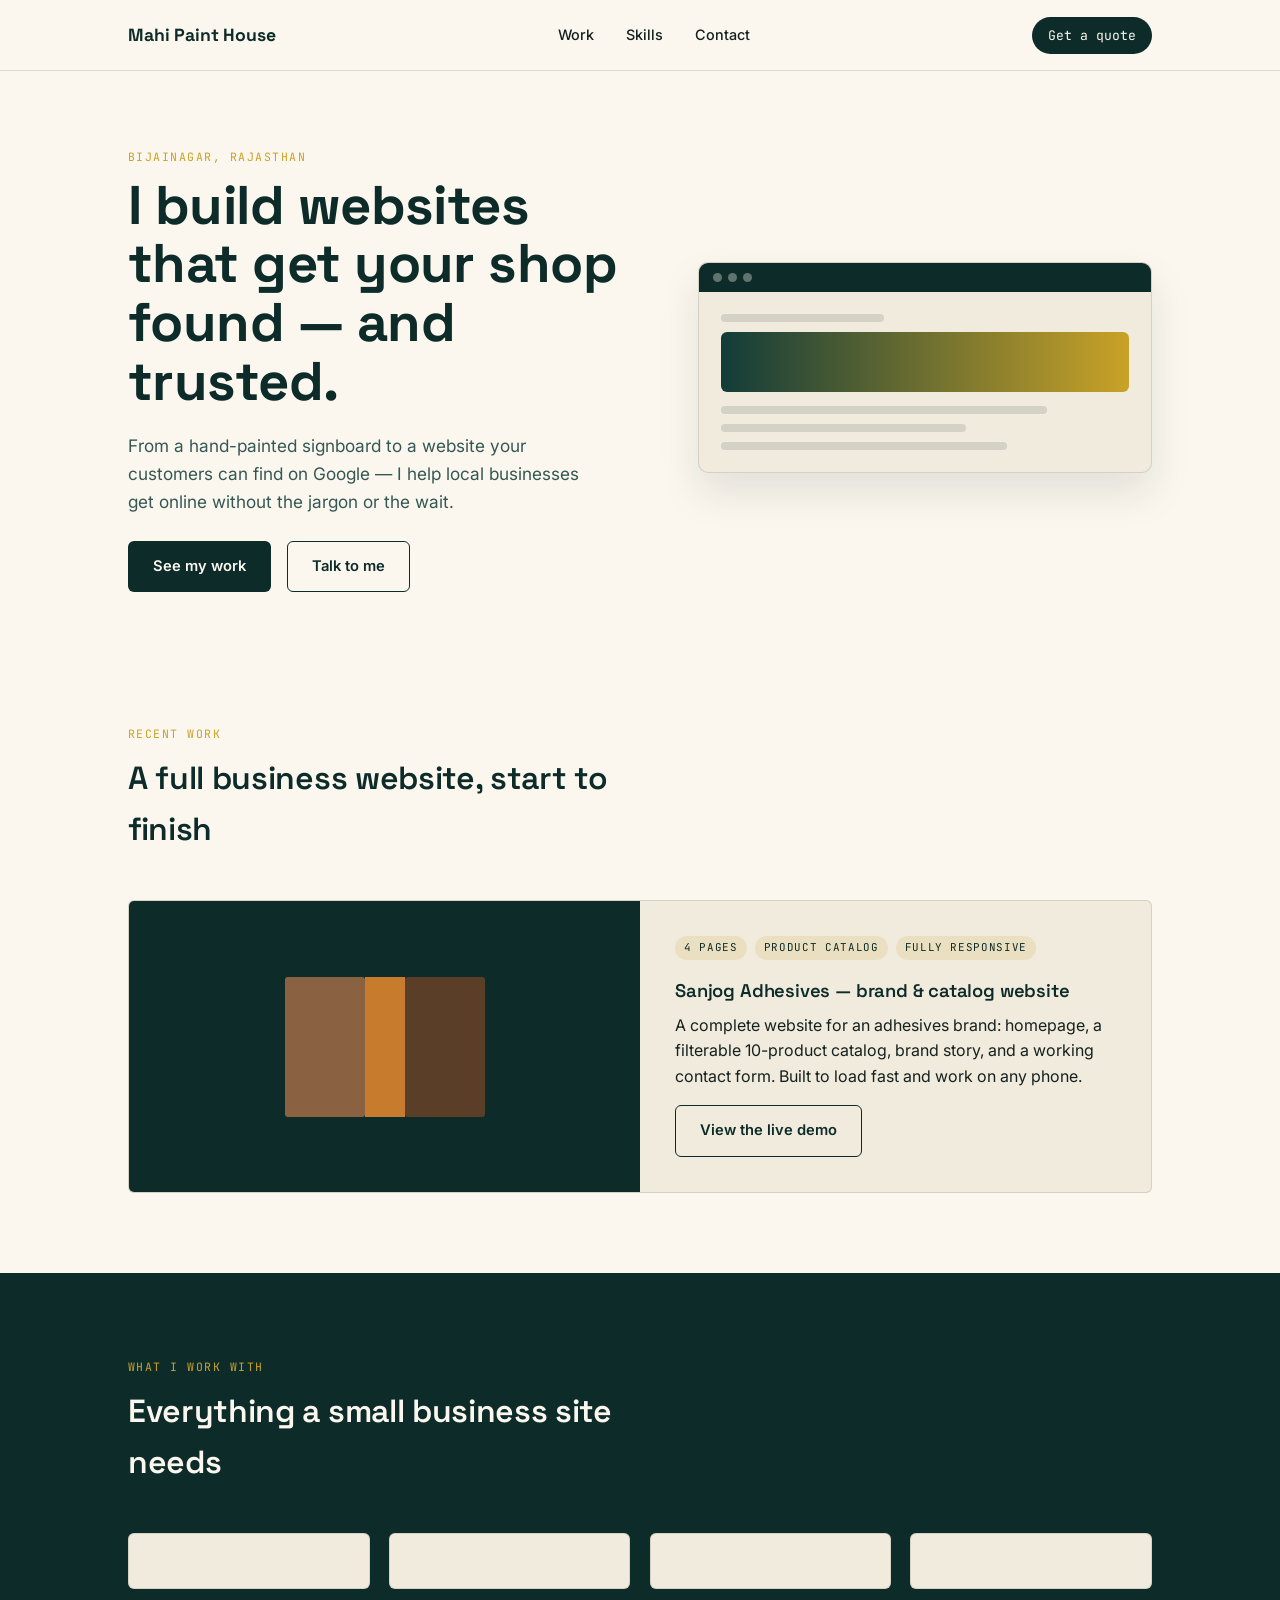
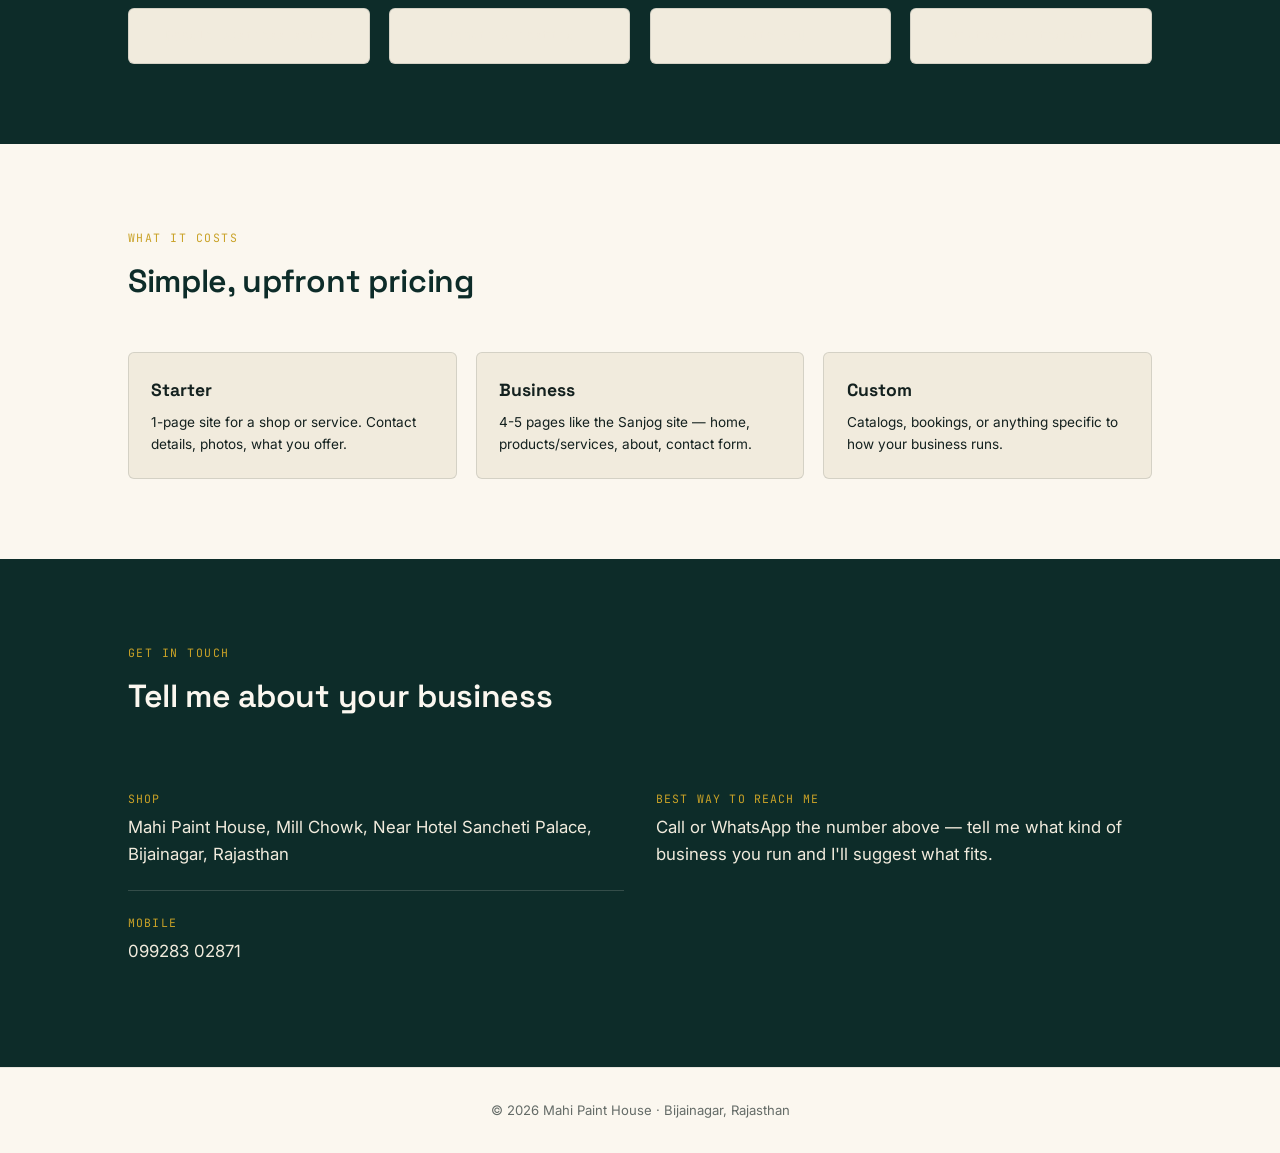
==== commit 3aceb94d: "Add files via upload" ====
--- a/index.html
+++ b/index.html
@@ -3,198 +3,149 @@
 <head>
 <meta charset="UTF-8">
 <meta name="viewport" content="width=device-width, initial-scale=1.0">
-<title>Sanjog Adhesives — Bonds Built to Last</title>
+<title>Mahi Paint House — Websites for Local Businesses</title>
 <link rel="stylesheet" href="style.css">
 </head>
 <body>
 
 <nav class="site-nav">
   <div class="container">
-    <a href="index.html" class="brand">
-      <svg class="mark" viewBox="0 0 34 34" fill="none" xmlns="http://www.w3.org/2000/svg">
-        <path d="M4 8 L15 4 L15 30 L4 26 Z" fill="#6B4A30"/>
-        <path d="M30 8 L19 4 L19 30 L30 26 Z" fill="#2E2116"/>
-        <path d="M15 16 Q17 13 19 16 Q17 19 15 16 Z" fill="#C77B2C"/>
-      </svg>
-      Sanjog
-    </a>
+    <span class="brand">Mahi Paint House</span>
     <div class="nav-links">
-      <a href="index.html" class="active">Home</a>
-      <a href="products.html">Products</a>
-      <a href="about.html">About</a>
-      <a href="contact.html">Contact</a>
+      <a href="#work">Work</a>
+      <a href="#skills">Skills</a>
+      <a href="#contact">Contact</a>
     </div>
-    <button class="nav-toggle" aria-label="Menu"><span></span><span></span><span></span></button>
+    <a href="#contact" class="nav-cta">Get a quote</a>
   </div>
 </nav>
 
-<!-- HERO -->
 <header class="hero">
   <div class="container hero-inner">
     <div class="hero-copy">
-      <span class="eyebrow">Since 1974 · Made in India</span>
-      <h1>Whatever you're joining,<br>it stays joined.</h1>
-      <p class="hero-sub">Sanjog makes the adhesives that hold together carpenter's workshops, school art tables, and factory floors across the country — one honest bond at a time.</p>
+      <span class="eyebrow">Bijainagar, Rajasthan</span>
+      <h1>I build websites that get your shop found — and trusted.</h1>
+      <p class="hero-sub">From a hand-painted signboard to a website your customers can find on Google — I help local businesses get online without the jargon or the wait.</p>
       <div class="hero-actions">
-        <a href="products.html" class="btn btn-primary">Browse the catalog</a>
-        <a href="about.html" class="btn btn-ghost">Our story</a>
+        <a href="#work" class="btn btn-primary">See my work</a>
+        <a href="#contact" class="btn btn-ghost">Talk to me</a>
       </div>
     </div>
     <div class="hero-visual" aria-hidden="true">
-      <svg viewBox="0 0 480 380" xmlns="http://www.w3.org/2000/svg">
-        <rect x="30" y="60" width="170" height="260" rx="4" fill="#8A6242"/>
-        <rect x="30" y="60" width="170" height="260" rx="4" fill="url(#grain1)" opacity="0.35"/>
-        <rect x="280" y="60" width="170" height="260" rx="4" fill="#5A3E27"/>
-        <rect x="280" y="60" width="170" height="260" rx="4" fill="url(#grain2)" opacity="0.35"/>
-        <g class="bond-seam">
-          <rect x="196" y="60" width="88" height="260" fill="#C77B2C" opacity="0.92"/>
-          <path class="drip drip-1" d="M210 320 q4 22 0 34 q-6 -4 -4 -20 z" fill="#C77B2C"/>
-          <path class="drip drip-2" d="M240 320 q4 34 -2 48 q-8 -6 -4 -30 z" fill="#E9A94C"/>
-          <path class="drip drip-3" d="M266 320 q4 16 -1 26 q-5 -3 -3 -16 z" fill="#C77B2C"/>
-        </g>
-        <defs>
-          <pattern id="grain1" width="20" height="6" patternUnits="userSpaceOnUse">
-            <path d="M0 3 H20" stroke="#2E2116" stroke-width="1"/>
-          </pattern>
-          <pattern id="grain2" width="20" height="6" patternUnits="userSpaceOnUse">
-            <path d="M0 3 H20" stroke="#000" stroke-width="1"/>
-          </pattern>
-        </defs>
-      </svg>
-      <span class="visual-caption">A joint holds because of what you can't see in the middle.</span>
+      <div class="browser-mock">
+        <div class="browser-bar"><span></span><span></span><span></span></div>
+        <div class="browser-screen">
+          <div class="sketch-line" style="width:40%;"></div>
+          <div class="sketch-block build-fill"></div>
+          <div class="sketch-line" style="width:80%;"></div>
+          <div class="sketch-line" style="width:60%;"></div>
+          <div class="sketch-line" style="width:70%; margin-bottom:0;"></div>
+        </div>
+      </div>
     </div>
   </div>
 </header>
 
-<!-- PROCESS -->
-<section class="process">
+<section id="work" class="work">
   <div class="container">
     <div class="section-head">
-      <span class="eyebrow">How a bond forms</span>
-      <h2>Three steps, one strong seam</h2>
+      <span class="eyebrow">Recent work</span>
+      <h2>A full business website, start to finish</h2>
     </div>
-    <div class="grid-3">
-      <div class="card reveal">
-        <span class="tag">01 · Apply</span>
-        <h3>Spread thin, spread even</h3>
-        <p>A thin, uniform layer beats a thick, uneven one — that's true of every adhesive we make, from wood glue to fabric fix.</p>
+    <div class="work-card reveal">
+      <div class="work-visual">
+        <svg width="220" height="180" viewBox="0 0 220 180" xmlns="http://www.w3.org/2000/svg">
+          <rect x="10" y="20" width="80" height="140" rx="3" fill="#8A6242"/>
+          <rect x="130" y="20" width="80" height="140" rx="3" fill="#5A3E27"/>
+          <rect x="90" y="20" width="40" height="140" fill="#C77B2C"/>
+        </svg>
       </div>
-      <div class="card reveal">
-        <span class="tag">02 · Press</span>
-        <h3>Close contact, no gaps</h3>
-        <p>Clamp it, weigh it down, or hold it firm. The bond forms where the two surfaces actually touch.</p>
-      </div>
-      <div class="card reveal">
-        <span class="tag">03 · Cure</span>
-        <h3>Give it the time it needs</h3>
-        <p>Every product's pack tells you its set time and full-cure time. Rushing this step is the most common reason a joint fails.</p>
+      <div class="work-copy">
+        <div class="work-tags">
+          <span class="work-tag">4 pages</span>
+          <span class="work-tag">Product catalog</span>
+          <span class="work-tag">Fully responsive</span>
+        </div>
+        <h3>Sanjog Adhesives — brand &amp; catalog website</h3>
+        <p>A complete website for an adhesives brand: homepage, a filterable 10-product catalog, brand story, and a working contact form. Built to load fast and work on any phone.</p>
+        <a href="../sanjog-adhesives-website/index.html" class="btn btn-ghost">View the live demo</a>
       </div>
     </div>
   </div>
 </section>
 
-<!-- FEATURED PRODUCTS -->
-<section class="section-forest featured">
+<section id="skills" class="section-dark skills">
   <div class="container">
     <div class="section-head">
-      <span class="eyebrow" style="color:#E9A94C">From the catalog</span>
-      <h2>A bond for every material</h2>
+      <span class="eyebrow">What I work with</span>
+      <h2>Everything a small business site needs</h2>
     </div>
-    <div class="grid-4">
-      <div class="card reveal">
-        <h3>Sanjog Wood Bond</h3>
-        <p>Carpentry &amp; furniture joints.</p>
-      </div>
-      <div class="card reveal">
-        <h3>Sanjog Fabric Fix</h3>
-        <p>Hemming, applique, upholstery.</p>
-      </div>
-      <div class="card reveal">
-        <h3>Sanjog Craft Glue</h3>
-        <p>Paper, card, school &amp; hobby work.</p>
-      </div>
-      <div class="card reveal">
-        <h3>Sanjog MR Exterior</h3>
-        <p>Moisture-resistant outdoor joints.</p>
-      </div>
-    </div>
-    <div style="margin-top:2.5rem;">
-      <a href="products.html" class="btn btn-outline-light">See the full catalog</a>
+    <div class="skills-grid">
+      <div class="skill-pill">HTML / CSS / JS</div>
+      <div class="skill-pill">Responsive design</div>
+      <div class="skill-pill">Product catalogs</div>
+      <div class="skill-pill">Contact forms</div>
+      <div class="skill-pill">Google Business setup</div>
+      <div class="skill-pill">Domain &amp; hosting</div>
+      <div class="skill-pill">Basic SEO</div>
+      <div class="skill-pill">WhatsApp integration</div>
     </div>
   </div>
 </section>
 
-<!-- WHY -->
-<section class="why">
-  <div class="container grid-2">
-    <div>
-      <span class="eyebrow">Why workshops choose us</span>
-      <h2>Trusted by the people who work with their hands</h2>
-      <p>Every batch is tested by the carpenters, tailors, and hobbyists it's made for — not just in a lab. If it doesn't hold up on a real workbench, it doesn't leave the factory.</p>
-      <a href="about.html" class="btn btn-ghost">Read our story</a>
+<section class="offer">
+  <div class="container">
+    <div class="section-head">
+      <span class="eyebrow">What it costs</span>
+      <h2>Simple, upfront pricing</h2>
     </div>
-    <div class="stat-block">
-      <div class="stat"><span class="stat-num">50+</span><span class="stat-label">years bonding India's workshops</span></div>
-      <div class="stat"><span class="stat-num">12</span><span class="stat-label">adhesive formulas, one for each material</span></div>
-      <div class="stat"><span class="stat-num">28</span><span class="stat-label">states with a Sanjog dealer nearby</span></div>
+    <div class="skills-grid" style="grid-template-columns: repeat(3,1fr);">
+      <div class="skill-pill" style="text-align:left; padding:1.4rem;">
+        <strong style="font-family:var(--display); font-size:1.1rem;">Starter</strong>
+        <p style="margin:0.6em 0 0; font-family:var(--body);">1-page site for a shop or service. Contact details, photos, what you offer.</p>
+      </div>
+      <div class="skill-pill" style="text-align:left; padding:1.4rem;">
+        <strong style="font-family:var(--display); font-size:1.1rem;">Business</strong>
+        <p style="margin:0.6em 0 0; font-family:var(--body);">4-5 pages like the Sanjog site — home, products/services, about, contact form.</p>
+      </div>
+      <div class="skill-pill" style="text-align:left; padding:1.4rem;">
+        <strong style="font-family:var(--display); font-size:1.1rem;">Custom</strong>
+        <p style="margin:0.6em 0 0; font-family:var(--body);">Catalogs, bookings, or anything specific to how your business runs.</p>
+      </div>
+    </div>
+  </div>
+</section>
+
+<section id="contact" class="section-dark contact">
+  <div class="container">
+    <div class="section-head">
+      <span class="eyebrow">Get in touch</span>
+      <h2>Tell me about your business</h2>
+    </div>
+    <div class="contact-grid">
+      <div>
+        <div class="contact-item">
+          <span class="label">Shop</span>
+          <span class="value">Mahi Paint House, Mill Chowk, Near Hotel Sancheti Palace, Bijainagar, Rajasthan</span>
+        </div>
+        <div class="contact-item">
+          <span class="label">Mobile</span>
+          <span class="value">099283 02871</span>
+        </div>
+      </div>
+      <div>
+        <div class="contact-item">
+          <span class="label">Best way to reach me</span>
+          <span class="value">Call or WhatsApp the number above — tell me what kind of business you run and I'll suggest what fits.</span>
+        </div>
+      </div>
     </div>
   </div>
 </section>
 
 <footer class="site-footer">
-  <div class="container">
-    <div class="footer-grid">
-      <div>
-        <h4>Sanjog Adhesives</h4>
-        <p>Bonds for wood, fabric, paper, and everything in between. Made in India since 1974.</p>
-      </div>
-      <div>
-        <h4>Explore</h4>
-        <a href="index.html">Home</a>
-        <a href="products.html">Products</a>
-        <a href="about.html">About</a>
-      </div>
-      <div>
-        <h4>Support</h4>
-        <a href="contact.html">Contact us</a>
-        <a href="contact.html">Find a dealer</a>
-      </div>
-      <div>
-        <h4>Workshop tips</h4>
-        <a href="index.html">How a bond forms</a>
-        <a href="products.html">Choosing the right glue</a>
-      </div>
-    </div>
-    <div class="footer-bottom">
-      <span>© 2026 Sanjog Adhesives — a fictional brand made for a portfolio project.</span>
-      <span>Made with care.</span>
-    </div>
-  </div>
+  <div class="container">© 2026 Mahi Paint House · Bijainagar, Rajasthan</div>
 </footer>
-
-<style>
-.hero { padding: 4.5rem 0 3rem; overflow: hidden; }
-.hero-inner { display: grid; grid-template-columns: 1.1fr 1fr; gap: 3rem; align-items: center; }
-.hero-sub { font-size: 1.1rem; max-width: 480px; color: var(--wood-mid); }
-.hero-actions { display: flex; gap: 1rem; margin-top: 1.6rem; flex-wrap: wrap; }
-.hero-visual { position: relative; }
-.visual-caption { display:block; margin-top: 1rem; font-family: var(--mono); font-size: 0.78rem; color: var(--wood-mid); text-align:center; }
-.bond-seam .drip { transform-origin: top center; animation: drip-grow 2.4s ease-out 0.6s both; }
-.drip-2 { animation-delay: 0.85s; }
-.drip-3 { animation-delay: 1.1s; }
-@keyframes drip-grow {
-  from { transform: scaleY(0); opacity: 0; }
-  to { transform: scaleY(1); opacity: 1; }
-}
-.stat-block { display: flex; flex-direction: column; gap: 1.8rem; }
-.stat-num { display: block; font-family: var(--display); font-size: 2.6rem; color: var(--amber); font-weight: 600; line-height: 1; }
-.stat-label { font-size: 0.92rem; color: var(--wood-mid); }
-.reveal { opacity: 0; transform: translateY(14px); transition: opacity 0.5s ease, transform 0.5s ease; }
-.reveal.in-view { opacity: 1; transform: translateY(0); }
-@media (max-width: 900px) {
-  .hero-inner { grid-template-columns: 1fr; }
-}
-</style>
 
 <script src="script.js"></script>
 </body>
--- a/style.css
+++ b/style.css
@@ -1,304 +1,154 @@
-/* ============================================
-   SANJOG ADHESIVES — Design Tokens
-   Palette drawn from the material itself: raw
-   timber, amber resin, and the deep green of a
-   workshop signboard.
-   ============================================ */
-
-@import url('https://fonts.googleapis.com/css2?family=Fraunces:opsz,wght@9..144,400;9..144,500;9..144,600;9..144,700&family=Work+Sans:wght@400;500;600&family=IBM+Plex+Mono:wght@400;500&display=swap');
+@import url('https://fonts.googleapis.com/css2?family=Space+Grotesk:wght@500;600;700&family=Inter:wght@400;500;600&family=JetBrains+Mono:wght@400;500&display=swap');
 
 :root {
-  --paper: #FAF6EE;
-  --paper-dim: #F1E8D8;
-  --wood-dark: #2E2116;
-  --wood-mid: #6B4A30;
-  --amber: #C77B2C;
-  --amber-glow: #E9A94C;
-  --forest: #1F4A3D;
-  --forest-dim: #16352B;
-  --ink: #241A12;
-  --line: rgba(46, 33, 22, 0.14);
+  --ink: #14211F;
+  --cream: #FBF7EF;
+  --panel: #F1EBDD;
+  --teal: #123C39;
+  --teal-dim: #0D2C29;
+  --gold: #C9A227;
+  --line: rgba(20, 33, 31, 0.13);
 
-  --display: 'Fraunces', serif;
-  --body: 'Work Sans', sans-serif;
-  --mono: 'IBM Plex Mono', monospace;
-
-  --radius: 4px;
-  --max-w: 1180px;
+  --display: 'Space Grotesk', sans-serif;
+  --body: 'Inter', sans-serif;
+  --mono: 'JetBrains Mono', monospace;
+  --radius: 6px;
+  --max-w: 1080px;
 }
 
 * { box-sizing: border-box; }
-
 html { scroll-behavior: smooth; }
-
-body {
-  margin: 0;
-  background: var(--paper);
-  color: var(--ink);
-  font-family: var(--body);
-  font-size: 16px;
-  line-height: 1.55;
-  -webkit-font-smoothing: antialiased;
-}
-
 @media (prefers-reduced-motion: reduce) {
   html { scroll-behavior: auto; }
   * { animation-duration: 0.001ms !important; transition-duration: 0.001ms !important; }
 }
 
+body {
+  margin: 0;
+  background: var(--cream);
+  color: var(--ink);
+  font-family: var(--body);
+  line-height: 1.6;
+  -webkit-font-smoothing: antialiased;
+}
+
 a { color: inherit; text-decoration: none; }
-
 img, svg { display: block; max-width: 100%; }
 
-h1, h2, h3, h4 {
+h1, h2, h3 {
   font-family: var(--display);
-  color: var(--wood-dark);
+  color: var(--teal-dim);
   margin: 0 0 0.4em;
   letter-spacing: -0.01em;
 }
-
-h1 { font-size: clamp(2.4rem, 5vw, 4.2rem); font-weight: 600; line-height: 1.02; }
-h2 { font-size: clamp(1.7rem, 3vw, 2.4rem); font-weight: 600; }
-h3 { font-size: 1.25rem; font-weight: 600; }
-
+h1 { font-size: clamp(2.2rem, 5vw, 3.4rem); font-weight: 700; line-height: 1.08; }
+h2 { font-size: clamp(1.5rem, 3vw, 2rem); font-weight: 600; }
+h3 { font-size: 1.15rem; font-weight: 600; }
 p { margin: 0 0 1em; }
 
 .eyebrow {
   font-family: var(--mono);
   font-size: 0.72rem;
-  letter-spacing: 0.14em;
+  letter-spacing: 0.13em;
   text-transform: uppercase;
-  color: var(--amber);
+  color: var(--gold);
   display: inline-block;
-  margin-bottom: 0.9em;
+  margin-bottom: 0.8em;
 }
 
-.container {
-  max-width: var(--max-w);
-  margin: 0 auto;
-  padding: 0 28px;
-}
+.container { max-width: var(--max-w); margin: 0 auto; padding: 0 28px; }
+section { padding: 5rem 0; }
 
-/* ---------- Nav ---------- */
-
+/* Nav */
 .site-nav {
-  position: sticky;
-  top: 0;
-  z-index: 50;
-  background: rgba(250, 246, 238, 0.92);
+  position: sticky; top: 0; z-index: 50;
+  background: rgba(251, 247, 239, 0.9);
   backdrop-filter: blur(6px);
   border-bottom: 1px solid var(--line);
 }
+.site-nav .container { display: flex; align-items: center; justify-content: space-between; height: 70px; }
+.brand { font-family: var(--display); font-weight: 700; font-size: 1.1rem; color: var(--teal-dim); }
+.nav-links { display: flex; gap: 2rem; font-size: 0.9rem; font-weight: 500; }
+.nav-links a:hover { color: var(--teal); }
+.nav-cta { font-family: var(--mono); font-size: 0.82rem; padding: 8px 16px; border-radius: 100px; background: var(--teal-dim); color: var(--cream); }
+.nav-cta:hover { background: var(--gold); color: var(--teal-dim); }
 
-.site-nav .container {
-  display: flex;
-  align-items: center;
-  justify-content: space-between;
-  height: 74px;
+/* Hero */
+.hero { padding: 4.5rem 0 3rem; }
+.hero-inner { display: grid; grid-template-columns: 1.15fr 1fr; gap: 3rem; align-items: center; }
+.hero-sub { font-size: 1.08rem; max-width: 460px; color: var(--teal); opacity: 0.85; }
+.hero-actions { display: flex; gap: 1rem; margin-top: 1.6rem; flex-wrap: wrap; }
+@media (max-width: 900px) { .hero-inner { grid-template-columns: 1fr; } }
+
+.btn {
+  display: inline-flex; align-items: center; gap: 8px;
+  font-family: var(--body); font-weight: 600; font-size: 0.92rem;
+  padding: 13px 24px; border-radius: var(--radius); border: 1px solid transparent;
+  cursor: pointer; transition: transform 0.15s ease, background 0.15s ease;
+}
+.btn:hover { transform: translateY(-1px); }
+.btn-primary { background: var(--teal-dim); color: var(--cream); }
+.btn-primary:hover { background: var(--gold); color: var(--teal-dim); }
+.btn-ghost { background: transparent; border-color: var(--teal-dim); color: var(--teal-dim); }
+.btn-ghost:hover { background: var(--teal-dim); color: var(--cream); }
+
+/* Browser mockup signature */
+.browser-mock {
+  background: var(--panel);
+  border: 1px solid var(--line);
+  border-radius: 10px;
+  overflow: hidden;
+  box-shadow: 0 20px 40px rgba(20,33,31,0.1);
+}
+.browser-bar { display: flex; gap: 6px; padding: 10px 14px; background: var(--teal-dim); }
+.browser-bar span { width: 9px; height: 9px; border-radius: 50%; background: rgba(251,247,239,0.35); }
+.browser-screen { padding: 22px; }
+.sketch-line { height: 8px; border-radius: 4px; background: var(--line); margin-bottom: 10px; }
+.sketch-block { height: 60px; border-radius: 6px; background: var(--line); margin-bottom: 14px; }
+.build-fill { animation: fillIn 1.8s ease forwards; }
+@keyframes fillIn {
+  0% { background: var(--line); }
+  100% { background: linear-gradient(90deg, var(--teal) 0%, var(--gold) 100%); }
 }
 
-.brand {
-  display: flex;
-  align-items: center;
-  gap: 10px;
-  font-family: var(--display);
-  font-weight: 600;
-  font-size: 1.25rem;
-  color: var(--wood-dark);
-}
+.section-head { max-width: 560px; margin-bottom: 2.8rem; }
 
-.brand .mark { width: 34px; height: 34px; }
-
-.nav-links {
-  display: flex;
-  gap: 2.2rem;
-  font-size: 0.92rem;
-  font-weight: 500;
-}
-
-.nav-links a {
-  position: relative;
-  padding: 4px 0;
-  color: var(--ink);
-}
-
-.nav-links a.active,
-.nav-links a:hover { color: var(--amber); }
-
-.nav-links a.active::after {
-  content: "";
-  position: absolute;
-  left: 0; right: 0; bottom: -2px;
-  height: 2px;
-  background: var(--amber);
-}
-
-.nav-toggle {
-  display: none;
-  background: none;
-  border: none;
-  cursor: pointer;
-  padding: 6px;
-}
-.nav-toggle span {
-  display: block;
-  width: 22px;
-  height: 2px;
-  background: var(--wood-dark);
-  margin: 5px 0;
-}
-
-@media (max-width: 780px) {
-  .nav-links {
-    position: absolute;
-    top: 74px;
-    left: 0; right: 0;
-    background: var(--paper);
-    flex-direction: column;
-    gap: 0;
-    border-bottom: 1px solid var(--line);
-    display: none;
-  }
-  .nav-links.open { display: flex; }
-  .nav-links a { padding: 14px 28px; border-top: 1px solid var(--line); }
-  .nav-toggle { display: block; }
-}
-
-/* ---------- Buttons ---------- */
-
-.btn {
-  display: inline-flex;
-  align-items: center;
-  gap: 8px;
-  font-family: var(--body);
-  font-weight: 600;
-  font-size: 0.92rem;
-  padding: 13px 26px;
-  border-radius: var(--radius);
-  border: 1px solid transparent;
-  cursor: pointer;
-  transition: transform 0.15s ease, background 0.15s ease;
-}
-.btn:hover { transform: translateY(-1px); }
-
-.btn-primary { background: var(--amber); color: var(--paper); }
-.btn-primary:hover { background: var(--wood-dark); }
-
-.btn-ghost {
-  background: transparent;
-  border-color: var(--wood-dark);
-  color: var(--wood-dark);
-}
-.btn-ghost:hover { background: var(--wood-dark); color: var(--paper); }
-
-.btn-outline-light {
-  background: transparent;
-  border-color: rgba(250,246,238,0.5);
-  color: var(--paper);
-}
-.btn-outline-light:hover { background: var(--paper); color: var(--wood-dark); }
-
-/* ---------- Sections ---------- */
-
-section { padding: 5.5rem 0; }
-
-.section-head {
-  max-width: 640px;
-  margin-bottom: 3rem;
-}
-
-.section-dark {
-  background: var(--wood-dark);
-  color: var(--paper-dim);
-}
-.section-dark h2, .section-dark h3 { color: var(--paper); }
-
-.section-forest {
-  background: var(--forest);
-  color: var(--paper-dim);
-}
-.section-forest h2 { color: var(--paper); }
-
-/* ---------- Footer ---------- */
-
-.site-footer {
-  background: var(--wood-dark);
-  color: var(--paper-dim);
-  padding: 3.5rem 0 2rem;
-}
-
-.footer-grid {
-  display: grid;
-  grid-template-columns: 1.4fr 1fr 1fr 1fr;
-  gap: 2.5rem;
-  padding-bottom: 2.5rem;
-  border-bottom: 1px solid rgba(250,246,238,0.14);
-}
-
-.footer-grid h4 {
-  color: var(--amber-glow);
-  font-family: var(--body);
-  font-size: 0.78rem;
-  letter-spacing: 0.1em;
-  text-transform: uppercase;
-  margin-bottom: 1rem;
-}
-
-.footer-grid a, .footer-grid p {
-  display: block;
-  color: var(--paper-dim);
-  opacity: 0.82;
-  font-size: 0.92rem;
-  margin-bottom: 0.6rem;
-}
-.footer-grid a:hover { opacity: 1; color: var(--amber-glow); }
-
-.footer-bottom {
-  display: flex;
-  justify-content: space-between;
-  align-items: center;
-  padding-top: 1.5rem;
-  font-size: 0.8rem;
-  opacity: 0.6;
-  flex-wrap: wrap;
-  gap: 8px;
-}
-
-@media (max-width: 780px) {
-  .footer-grid { grid-template-columns: 1fr 1fr; }
-}
-
-/* ---------- Utility ---------- */
-
-.grid-2 { display: grid; grid-template-columns: 1fr 1fr; gap: 3rem; align-items: center; }
-.grid-3 { display: grid; grid-template-columns: repeat(3, 1fr); gap: 1.75rem; }
-.grid-4 { display: grid; grid-template-columns: repeat(4, 1fr); gap: 1.5rem; }
-
-@media (max-width: 900px) {
-  .grid-2 { grid-template-columns: 1fr; gap: 2rem; }
-  .grid-3 { grid-template-columns: 1fr 1fr; }
-  .grid-4 { grid-template-columns: 1fr 1fr; }
-}
-@media (max-width: 560px) {
-  .grid-3 { grid-template-columns: 1fr; }
-  .grid-4 { grid-template-columns: 1fr; }
-}
-
-.card {
-  background: var(--paper);
+/* Work section */
+.work-card {
+  background: var(--panel);
   border: 1px solid var(--line);
   border-radius: var(--radius);
-  padding: 1.8rem;
+  padding: 0;
+  overflow: hidden;
+  display: grid;
+  grid-template-columns: 1fr 1fr;
 }
+.work-card .work-visual { background: var(--teal-dim); padding: 2.5rem; display: flex; align-items: center; justify-content: center; }
+.work-card .work-copy { padding: 2.2rem; }
+.work-tags { display: flex; gap: 0.5rem; margin-bottom: 1rem; flex-wrap: wrap; }
+.work-tag { font-family: var(--mono); font-size: 0.68rem; text-transform: uppercase; letter-spacing: 0.06em; padding: 3px 9px; border-radius: 100px; background: rgba(201,162,39,0.16); color: var(--teal-dim); }
+@media (max-width: 780px) { .work-card { grid-template-columns: 1fr; } }
 
-.tag {
-  display: inline-block;
-  font-family: var(--mono);
-  font-size: 0.68rem;
-  letter-spacing: 0.08em;
-  text-transform: uppercase;
-  padding: 3px 9px;
-  border-radius: 100px;
-  background: rgba(199, 123, 44, 0.14);
-  color: var(--wood-mid);
-}
+/* Skills */
+.skills-grid { display: grid; grid-template-columns: repeat(4, 1fr); gap: 1.2rem; }
+.skill-pill { background: var(--panel); border: 1px solid var(--line); border-radius: var(--radius); padding: 1rem 1.2rem; text-align: center; font-family: var(--mono); font-size: 0.85rem; }
+@media (max-width: 780px) { .skills-grid { grid-template-columns: repeat(2, 1fr); } }
+
+/* Section variants */
+.section-dark { background: var(--teal-dim); color: var(--panel); }
+.section-dark h2 { color: var(--cream); }
+.section-dark .eyebrow { color: var(--gold); }
+
+/* Contact */
+.contact-grid { display: grid; grid-template-columns: 1fr 1fr; gap: 2rem; }
+.contact-item { padding: 1.4rem 0; border-top: 1px solid rgba(251,247,239,0.16); }
+.contact-item:first-child { border-top: none; }
+.contact-item .label { font-family: var(--mono); font-size: 0.72rem; text-transform: uppercase; letter-spacing: 0.1em; color: var(--gold); display: block; margin-bottom: 6px; }
+.contact-item .value { font-size: 1.05rem; }
+@media (max-width: 780px) { .contact-grid { grid-template-columns: 1fr; } }
+
+/* Footer */
+.site-footer { padding: 2rem 0; border-top: 1px solid var(--line); font-size: 0.82rem; opacity: 0.65; text-align: center; }
+
+.reveal { opacity: 0; transform: translateY(14px); transition: opacity 0.5s ease, transform 0.5s ease; }
+.reveal.in-view { opacity: 1; transform: translateY(0); }
